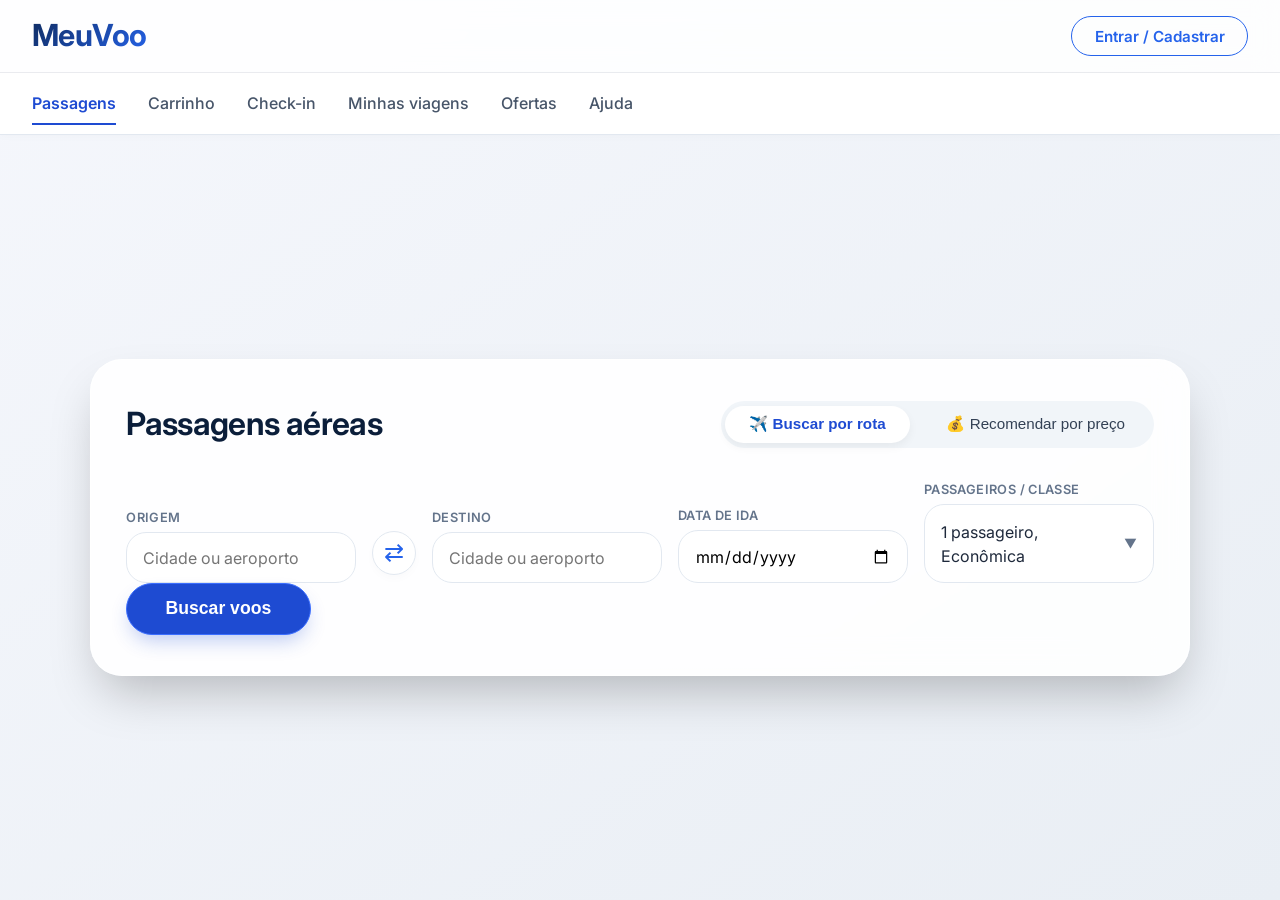
==== src/main/resources/static/index.html @ 5e39ecf9 "Add Front-End Pages" ====
<!DOCTYPE html>
<html lang="pt-BR">
<head>
    <meta charset="UTF-8">
    <meta name="viewport" content="width=device-width, initial-scale=1.0">
    <title>MeuVoo · Passagens aéreas</title>
    <link rel="stylesheet" href="Public/Styles/index.css">
    <link href="https://fonts.googleapis.com/css2?family=Inter:opsz@14..32&display=swap" rel="stylesheet">
</head>
<body>
<div class="app-wrapper">
    <header class="main-header">
        <div class="header-container">
            <div class="logo">MeuVoo</div>
            <div class="user-area">
                <a href="Public/login.html" class="btn-login">Entrar / Cadastrar</a>
            </div>
        </div>
    </header>

    <nav class="nav-bar">
        <ul class="nav-links">
            <li class="active"><a href="index.html">Passagens</a></li>
            <li><a href="Public/carrinho.html">Carrinho</a></li>
            <li><a href="Public/checkin.html">Check-in</a></li>
            <li><a href="Public/minhas-viagens.html">Minhas viagens</a></li>
            <li><a href="Public/ofertas.html">Ofertas</a></li>
            <li><a href="Public/ajuda.html">Ajuda</a></li>
        </ul>
    </nav>

    <main class="search-hero">
        <div class="search-container">
            <div class="search-card">
                <div class="search-header">
                    <h1>Passagens aéreas</h1>
                    <!-- Toggle de modo de busca -->
                    <div class="search-mode-toggle">
                        <button type="button" class="mode-btn active" data-mode="route">✈️ Buscar por rota</button>
                        <button type="button" class="mode-btn" data-mode="price">💰 Recomendar por preço</button>
                    </div>
                </div>

                <form id="flightSearchForm" class="flight-form">
                    <!-- Campos do modo Rota (padrão) -->
                    <div class="form-row mode-fields" id="routeFields">
                        <div class="input-field">
                            <label for="from">Origem</label>
                            <div class="input-icon">
                                <input type="text" id="from" name="from" placeholder="Cidade ou aeroporto" required>
                            </div>
                        </div>

                        <div class="swap-icon-wrapper">
                            <button type="button" class="swap-btn" aria-label="Inverter origem e destino">⇄</button>
                        </div>

                        <div class="input-field">
                            <label for="to">Destino</label>
                            <div class="input-icon">
                                <input type="text" id="to" name="to" placeholder="Cidade ou aeroporto" required>
                            </div>
                        </div>

                        <div class="input-field">
                            <label for="date">Data de ida</label>
                            <div class="input-icon">
                                <input type="date" id="date" name="date" required>
                            </div>
                        </div>

                        <!-- Seletor de passageiros/classe (usado no modo rota) -->
                        <div class="input-field" id="routePassengerField">
                            <label for="passengersTrigger">Passageiros / Classe</label>
                            <div class="passenger-selector">
                                <div class="selector-trigger" id="passengersTrigger">
                                    <span id="passengersDisplay">1 passageiro, Econômica</span>
                                    <span class="arrow">▼</span>
                                </div>
                                <div class="selector-dropdown" id="passengersDropdown">
                                    <div class="dropdown-section">
                                        <label>Adultos</label>
                                        <div class="counter">
                                            <button type="button" class="counter-btn" data-action="decrement">−</button>
                                            <span id="adultsCount">1</span>
                                            <button type="button" class="counter-btn" data-action="increment">+</button>
                                        </div>
                                    </div>
                                    <div class="dropdown-section">
                                        <label>Classe</label>
                                        <div class="class-options">
                                            <label class="radio-label">
                                                <input type="radio" name="flightClass" value="Econômica" checked> Econômica
                                            </label>
                                            <label class="radio-label">
                                                <input type="radio" name="flightClass" value="Executiva"> Executiva
                                            </label>
                                        </div>
                                    </div>
                                    <button type="button" class="btn-apply" id="applyPassengers">Aplicar</button>
                                </div>
                            </div>
                        </div>
                    </div>

                    <!-- Campos do modo Preço (inicialmente oculto) -->
                    <div class="form-row mode-fields" id="priceFields" style="display: none;">
                        <div class="input-field">
                            <label for="maxPrice">Valor máximo (R$)</label>
                            <div class="input-icon">
                                <input type="number" id="maxPrice" name="maxPrice" placeholder="Ex: 1500" min="0" step="50">
                            </div>
                        </div>

                        <div class="input-field" id="pricePassengerField">
                            <label for="pricePassengersTrigger">Quantos passageiros?</label>
                            <div class="passenger-selector">
                                <div class="selector-trigger" id="pricePassengersTrigger">
                                    <span id="pricePassengersDisplay">1 adulto</span>
                                    <span class="arrow">▼</span>
                                </div>
                                <div class="selector-dropdown" id="pricePassengersDropdown">
                                    <div class="dropdown-section">
                                        <label>Adultos</label>
                                        <div class="counter">
                                            <button type="button" class="counter-btn" data-action="decrement-price">−</button>
                                            <span id="priceAdultsCount">1</span>
                                            <button type="button" class="counter-btn" data-action="increment-price">+</button>
                                        </div>
                                    </div>
                                    <!-- Sem opção de classe no modo preço -->
                                    <button type="button" class="btn-apply" id="applyPricePassengers">Aplicar</button>
                                </div>
                            </div>
                        </div>
                    </div>

                    <button type="submit" class="btn-search" id="searchButton">Buscar voos</button>
                </form>
            </div>
        </div>
    </main>
</div>

<script src="Public/Scripts/index.js"></script>
</body>
</html>
---- src/main/resources/static/Public/Styles/index.css ----
* {
  margin: 0;
  padding: 0;
  box-sizing: border-box;
}

body {
  font-family: 'Inter', system-ui, -apple-system, sans-serif;
  background: linear-gradient(145deg, #f5f7fc 0%, #e9eef4 100%);
  min-height: 100vh;
  color: #1e293b;
  line-height: 1.5;
}

.app-wrapper {
  display: flex;
  flex-direction: column;
  min-height: 100vh;
}

/* ----- Header ----- */
.main-header {
  background: rgba(255, 255, 255, 0.85);
  backdrop-filter: blur(12px);
  -webkit-backdrop-filter: blur(12px);
  border-bottom: 1px solid rgba(0, 20, 50, 0.08);
  padding: 0 2rem;
}

.header-container {
  max-width: 1280px;
  margin: 0 auto;
  display: flex;
  align-items: center;
  justify-content: space-between;
  height: 72px;
}

.logo {
  font-size: 1.9rem;
  font-weight: 700;
  letter-spacing: -0.02em;
  background: linear-gradient(135deg, #0f2b5e, #2563eb);
  -webkit-background-clip: text;
  background-clip: text;
  color: transparent;
}

.btn-login {
  background: transparent;
  border: 1.5px solid #2563eb;
  color: #2563eb;
  font-weight: 600;
  padding: 0.6rem 1.4rem;
  border-radius: 40px;
  text-decoration: none;
  font-size: 0.95rem;
  transition: all 0.2s ease;
}

.btn-login:hover {
  background: #2563eb;
  color: white;
  box-shadow: 0 4px 10px rgba(37, 99, 235, 0.2);
}

/* ----- Navegação ----- */
.nav-bar {
  background: white;
  border-bottom: 1px solid #e2e8f0;
  padding: 0 2rem;
  box-shadow: 0 2px 8px rgba(0,0,0,0.02);
}

.nav-links {
  max-width: 1280px;
  margin: 0 auto;
  display: flex;
  list-style: none;
  gap: 2.5rem;
  padding: 0.6rem 0;
}

.nav-links a {
  text-decoration: none;
  color: #475569;
  font-weight: 500;
  padding: 0.5rem 0;
  display: inline-block;
  border-bottom: 2px solid transparent;
  transition: all 0.15s;
}

.nav-links li.active a {
  color: #1e4bd2;
  border-bottom-color: #1e4bd2;
  font-weight: 600;
}

.nav-links a:hover {
  color: #0f2b5e;
  border-bottom-color: #94a3b8;
}

/* ----- Hero / Busca ----- */
.search-hero {
  flex: 1;
  display: flex;
  align-items: center;
  justify-content: center;
  padding: 2rem;
}

.search-container {
  width: 100%;
  max-width: 1100px;
  margin: 0 auto;
}

.search-card {
  background: rgba(255,255,255,0.9);
  backdrop-filter: blur(16px);
  -webkit-backdrop-filter: blur(16px);
  border-radius: 32px;
  box-shadow: 0 25px 50px -12px rgba(0, 0, 0, 0.25);
  padding: 2.5rem 2.2rem;
  border: 1px solid rgba(255,255,255,0.6);
}

.search-header {
  display: flex;
  align-items: center;
  justify-content: space-between;
  margin-bottom: 2rem;
  flex-wrap: wrap;
  gap: 1rem;
}

.search-header h1 {
  font-size: 2rem;
  font-weight: 650;
  letter-spacing: -0.02em;
  color: #0b1e3a;
}

.trip-type-selector {
  display: flex;
  gap: 0.5rem;
  background: #f1f5f9;
  padding: 0.3rem;
  border-radius: 60px;
}

.trip-btn {
  background: transparent;
  border: none;
  padding: 0.5rem 1.2rem;
  border-radius: 40px;
  font-weight: 500;
  color: #334155;
  cursor: pointer;
  transition: all 0.15s;
  font-size: 0.95rem;
}

.trip-btn.active {
  background: white;
  color: #1e4bd2;
  box-shadow: 0 2px 8px rgba(0,0,0,0.04);
  font-weight: 600;
}

.trip-btn:hover:not(.active) {
  background: rgba(255,255,255,0.5);
}

/* Formulário */
.flight-form .form-row {
  display: flex;
  align-items: flex-end;
  gap: 1rem;
  flex-wrap: wrap;
}

.input-field {
  flex: 1 1 160px;
  min-width: 140px;
}

.input-field label {
  display: block;
  font-size: 0.8rem;
  font-weight: 600;
  text-transform: uppercase;
  letter-spacing: 0.03em;
  color: #64748b;
  margin-bottom: 0.3rem;
}

.input-icon input {
  width: 100%;
  padding: 0.9rem 1rem;
  border: 1.5px solid #e2e8f0;
  border-radius: 20px;
  font-size: 1rem;
  background: white;
  transition: border 0.2s, box-shadow 0.2s;
  font-family: inherit;
}

.input-icon input:focus {
  outline: none;
  border-color: #2563eb;
  box-shadow: 0 0 0 4px rgba(37,99,235,0.1);
}

.input-icon input[readonly] {
  background: #f8fafc;
  color: #1e293b;
  cursor: default;
}

.swap-icon-wrapper {
  display: flex;
  align-items: center;
  margin-bottom: 0.5rem;
}

.swap-btn {
  background: white;
  border: 1.5px solid #e2e8f0;
  width: 44px;
  height: 44px;
  border-radius: 30px;
  font-size: 1.5rem;
  font-weight: 300;
  color: #2563eb;
  cursor: pointer;
  display: flex;
  align-items: center;
  justify-content: center;
  transition: all 0.2s;
  box-shadow: 0 4px 8px rgba(0,0,0,0.02);
}

.swap-btn:hover {
  background: #2563eb;
  color: white;
  border-color: #2563eb;
  transform: scale(1.02);
}

.btn-search {
  background: #1e4bd2;
  color: white;
  border: none;
  padding: 0.9rem 2.4rem;
  border-radius: 40px;
  font-weight: 700;
  font-size: 1.1rem;
  cursor: pointer;
  transition: all 0.2s;
  box-shadow: 0 10px 20px -5px rgba(30, 75, 210, 0.3);
  border: 1px solid #3b6eff;
  min-width: 160px;
  margin-left: auto;
}

.btn-search:hover {
  background: #0f2b8a;
  transform: translateY(-2px);
  box-shadow: 0 16px 24px -6px rgba(30, 75, 210, 0.4);
}

/* Responsivo */
@media (max-width: 850px) {
  .search-header {
    flex-direction: column;
    align-items: flex-start;
  }

  .flight-form .form-row {
    flex-direction: column;
    align-items: stretch;
  }

  .input-field {
    width: 100%;
  }

  .swap-icon-wrapper {
    align-self: center;
    margin: 0.25rem 0;
  }

  .btn-search {
    width: 100%;
    margin-left: 0;
  }

  .nav-links {
    gap: 1.2rem;
    flex-wrap: wrap;
  }

  .main-header, .nav-bar {
    padding-left: 1rem;
    padding-right: 1rem;
  }
}

@media (max-width: 480px) {
  .search-card {
    padding: 1.5rem;
  }

  .search-header h1 {
    font-size: 1.6rem;
  }
}

.search-header {
  display: flex;
  align-items: center;
  justify-content: center;
  margin-bottom: 2rem;
}

.search-header h1 {
  font-size: 2rem;
  font-weight: 650;
  letter-spacing: -0.02em;
  color: #0b1e3a;
}

.nav-links {
  max-width: 1280px;
  margin: 0 auto;
  display: flex;
  list-style: none;
  gap: 2rem;
  padding: 0.6rem 0;
  flex-wrap: wrap;
}

/* ----- Seletor de passageiros/classe ----- */
.passenger-selector {
  position: relative;
  width: 100%;
}

.selector-trigger {
  display: flex;
  align-items: center;
  justify-content: space-between;
  padding: 0.9rem 1rem;
  background: white;
  border: 1.5px solid #e2e8f0;
  border-radius: 20px;
  cursor: pointer;
  transition: border 0.2s, box-shadow 0.2s;
  font-size: 1rem;
  color: #1e293b;
  user-select: none;
}

.selector-trigger:hover {
  border-color: #2563eb;
}

.arrow {
  font-size: 0.8rem;
  color: #64748b;
  transition: transform 0.2s;
}

.selector-dropdown {
  position: absolute;
  top: calc(100% + 8px);
  left: 0;
  right: 0;
  background: white;
  border-radius: 20px;
  box-shadow: 0 15px 30px -8px rgba(0,0,0,0.15);
  border: 1px solid #e2e8f0;
  padding: 1.2rem;
  z-index: 100;
  display: none;
}

.selector-dropdown.show {
  display: block;
}

.dropdown-section {
  margin-bottom: 1.2rem;
}

.dropdown-section label {
  display: block;
  font-size: 0.85rem;
  font-weight: 600;
  color: #334155;
  margin-bottom: 0.5rem;
  text-transform: none;
  letter-spacing: normal;
}

.counter {
  display: flex;
  align-items: center;
  gap: 0.8rem;
  background: #f8fafc;
  padding: 0.3rem;
  border-radius: 40px;
  width: fit-content;
}

.counter-btn {
  width: 36px;
  height: 36px;
  border-radius: 40px;
  border: none;
  background: white;
  font-size: 1.4rem;
  font-weight: 400;
  color: #2563eb;
  cursor: pointer;
  box-shadow: 0 2px 6px rgba(0,0,0,0.03);
  transition: all 0.15s;
  display: flex;
  align-items: center;
  justify-content: center;
}

.counter-btn:hover {
  background: #2563eb;
  color: white;
}

#adultsCount {
  font-weight: 600;
  min-width: 24px;
  text-align: center;
}

.class-options {
  display: flex;
  gap: 1.5rem;
}

.radio-label {
  display: flex;
  align-items: center;
  gap: 0.4rem;
  font-weight: 400;
  cursor: pointer;
  font-size: 0.95rem;
}

.radio-label input {
  accent-color: #2563eb;
  width: 18px;
  height: 18px;
}

.btn-apply {
  background: #1e4bd2;
  color: white;
  border: none;
  padding: 0.7rem 1.2rem;
  border-radius: 40px;
  font-weight: 600;
  font-size: 0.9rem;
  cursor: pointer;
  width: 100%;
  margin-top: 0.5rem;
  transition: background 0.2s;
}

.btn-apply:hover {
  background: #0f2b8a;
}

/* ----- Toggle de modo de busca ----- */
.search-mode-toggle {
  display: flex;
  gap: 0.8rem;
  background: #f1f5f9;
  padding: 0.3rem;
  border-radius: 60px;
}

.mode-btn {
  background: transparent;
  border: none;
  padding: 0.6rem 1.5rem;
  border-radius: 40px;
  font-weight: 500;
  color: #334155;
  cursor: pointer;
  transition: all 0.2s;
  font-size: 0.95rem;
  display: flex;
  align-items: center;
  gap: 6px;
}

.mode-btn.active {
  background: white;
  color: #1e4bd2;
  box-shadow: 0 4px 10px rgba(0,0,0,0.05);
  font-weight: 600;
}

.mode-btn:hover:not(.active) {
  background: rgba(255,255,255,0.6);
}

/* Ajuste no header da busca para acomodar o toggle */
.search-header {
  display: flex;
  align-items: center;
  justify-content: space-between;
  margin-bottom: 2rem;
  flex-wrap: wrap;
  gap: 1rem;
}

/* Garantir que os fields ocultos não atrapalhem o layout */
.mode-fields {
  width: 100%;
}

/* Responsivo para o toggle */
@media (max-width: 600px) {
  .search-mode-toggle {
    width: 100%;
    justify-content: center;
  }
  .mode-btn {
    padding: 0.5rem 1rem;
    font-size: 0.85rem;
  }
}
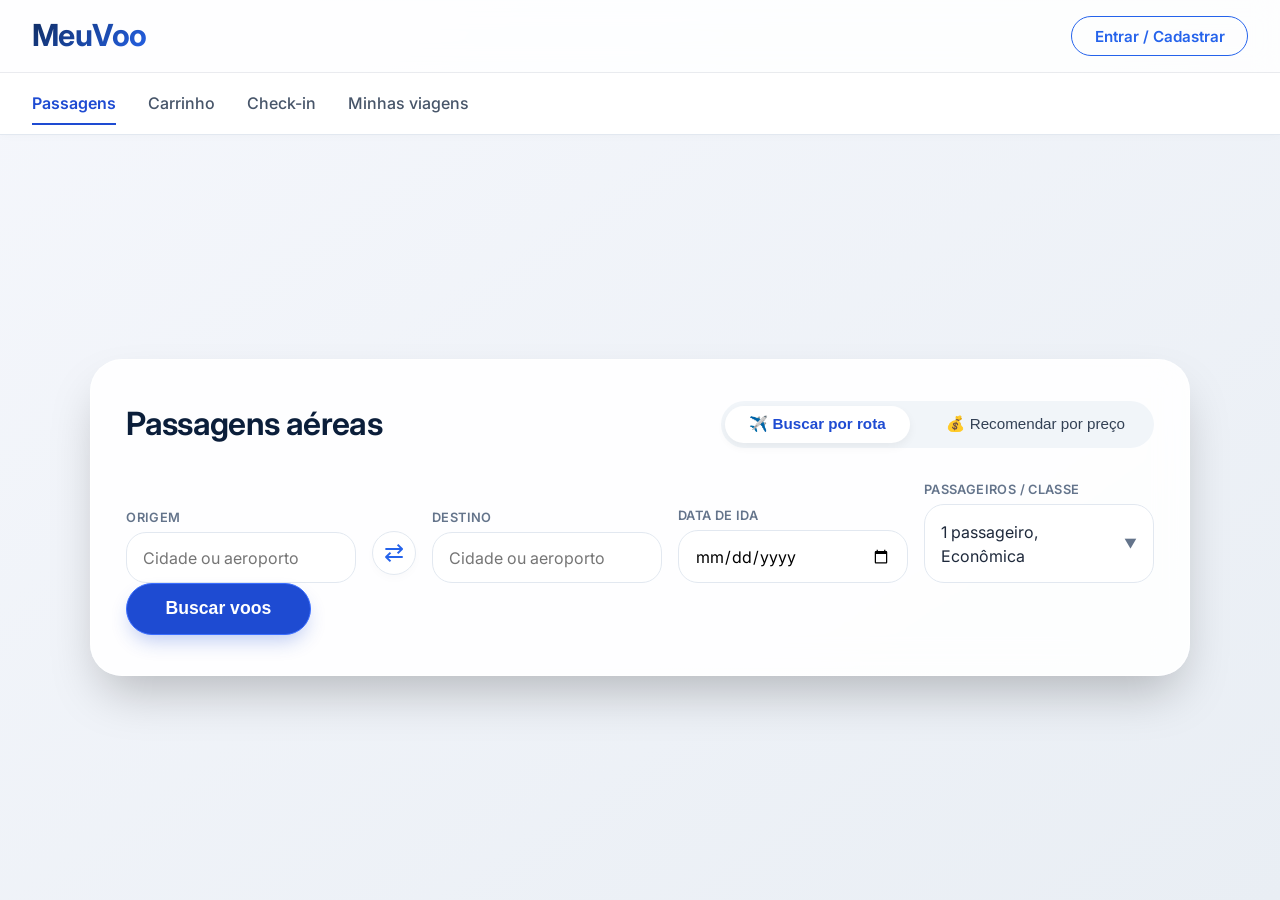
==== commit 1cd70ed9: "Remove Help and Offers feature" ====
--- a/src/main/resources/static/index.html
+++ b/src/main/resources/static/index.html
@@ -12,8 +12,8 @@
     <header class="main-header">
         <div class="header-container">
             <div class="logo">MeuVoo</div>
-            <div class="user-area">
-                <a href="Public/login.html" class="btn-login">Entrar / Cadastrar</a>
+            <div class="user-area" id="authHeaderArea">
+                <!-- Será preenchido dinamicamente pelo auth-header.js -->
             </div>
         </div>
     </header>
@@ -24,8 +24,6 @@
             <li><a href="Public/carrinho.html">Carrinho</a></li>
             <li><a href="Public/checkin.html">Check-in</a></li>
             <li><a href="Public/minhas-viagens.html">Minhas viagens</a></li>
-            <li><a href="Public/ofertas.html">Ofertas</a></li>
-            <li><a href="Public/ajuda.html">Ajuda</a></li>
         </ul>
     </nav>
 
@@ -47,7 +45,7 @@
                         <div class="input-field">
                             <label for="from">Origem</label>
                             <div class="input-icon">
-                                <input type="text" id="from" name="from" placeholder="Cidade ou aeroporto" required>
+                                <input type="text" id="from" name="from" placeholder="Cidade ou aeroporto" list="cidadesList" required>
                             </div>
                         </div>
 
@@ -58,7 +56,7 @@
                         <div class="input-field">
                             <label for="to">Destino</label>
                             <div class="input-icon">
-                                <input type="text" id="to" name="to" placeholder="Cidade ou aeroporto" required>
+                                <input type="text" id="to" name="to" placeholder="Cidade ou aeroporto" list="cidadesList" required>
                             </div>
                         </div>
 
@@ -103,12 +101,20 @@
                         </div>
                     </div>
 
-                    <!-- Campos do modo Preço (inicialmente oculto) -->
+                    <!-- ========== CAMPOS DO MODO PREÇO (ATUALIZADO) ========== -->
                     <div class="form-row mode-fields" id="priceFields" style="display: none;">
+                        <!-- Novo campo: Origem -->
+                        <div class="input-field">
+                            <label for="priceFrom">Origem</label>
+                            <div class="input-icon">
+                                <input type="text" id="priceFrom" name="priceFrom" placeholder="Sua cidade" list="cidadesList" required>
+                            </div>
+                        </div>
+
                         <div class="input-field">
                             <label for="maxPrice">Valor máximo (R$)</label>
                             <div class="input-icon">
-                                <input type="number" id="maxPrice" name="maxPrice" placeholder="Ex: 1500" min="0" step="50">
+                                <input type="number" id="maxPrice" name="maxPrice" placeholder="Ex: 1500" min="0" step="50" required>
                             </div>
                         </div>
 
@@ -137,11 +143,54 @@
 
                     <button type="submit" class="btn-search" id="searchButton">Buscar voos</button>
                 </form>
+
+                <!-- Datalist com sugestões de cidades -->
+                <datalist id="cidadesList">
+                    <!-- Nacionais -->
+                    <option value="São Paulo">GRU</option>
+                    <option value="Rio de Janeiro">GIG / SDU</option>
+                    <option value="Brasília">BSB</option>
+                    <option value="Salvador">SSA</option>
+                    <option value="Recife">REC</option>
+                    <option value="Fortaleza">FOR</option>
+                    <option value="Belo Horizonte">CNF</option>
+                    <option value="Curitiba">CWB</option>
+                    <option value="Porto Alegre">POA</option>
+                    <option value="Manaus">MAO</option>
+                    <option value="Campinas">VCP</option>
+                    <option value="Congonhas">CGH</option>
+                    <option value="Galeão">GIG</option>
+                    <option value="Santos Dumont">SDU</option>
+                    <option value="Confins">CNF</option>
+                    <option value="Pampulha">PLU</option>
+                    <!-- Internacionais -->
+                    <option value="Santiago">SCL</option>
+                    <option value="Buenos Aires">EZE</option>
+                    <option value="Miami">MIA</option>
+                    <option value="Nova York">JFK</option>
+                    <option value="Lisboa">LIS</option>
+                    <option value="Londres">LHR</option>
+                    <option value="Paris">CDG</option>
+                    <option value="Lima">LIM</option>
+                    <option value="Roma">FCO</option>
+                </datalist>
+
+                <!-- Resultados da busca -->
+                <div id="resultadosBusca" class="resultados-busca" style="display: none;">
+                    <div class="resultados-header">
+                        <h3>Voos encontrados</h3>
+                        <span id="quantidadeResultados"></span>
+                    </div>
+                    <div id="listaVoos" class="lista-voos">
+                        <!-- Cards de voo serão inseridos via JS -->
+                    </div>
+                </div>
             </div>
         </div>
     </main>
 </div>
 
 <script src="Public/Scripts/index.js"></script>
+<script src="Public/Scripts/auth-header.js"></script>
 </body>
 </html>
--- a/src/main/resources/static/Public/Styles/index.css
+++ b/src/main/resources/static/Public/Styles/index.css
@@ -542,4 +542,156 @@
     padding: 0.5rem 1rem;
     font-size: 0.85rem;
   }
+}
+
+/* Resultados da busca */
+.resultados-busca {
+  margin-top: 2.5rem;
+  border-top: 2px solid #e2e8f0;
+  padding-top: 2rem;
+}
+
+.resultados-header {
+  display: flex;
+  align-items: baseline;
+  justify-content: space-between;
+  margin-bottom: 1.5rem;
+}
+
+.resultados-header h3 {
+  font-size: 1.4rem;
+  color: #0b1e3a;
+}
+
+#quantidadeResultados {
+  color: #64748b;
+  font-weight: 500;
+}
+
+.lista-voos {
+  display: flex;
+  flex-direction: column;
+  gap: 1rem;
+}
+
+.voo-card {
+  background: white;
+  border-radius: 20px;
+  padding: 1.2rem 1.5rem;
+  box-shadow: 0 4px 12px rgba(0,0,0,0.04);
+  border: 1px solid #edf2f7;
+  display: flex;
+  align-items: center;
+  justify-content: space-between;
+  flex-wrap: wrap;
+  gap: 1rem;
+  transition: transform 0.1s;
+}
+
+.voo-preco .por-pessoa {
+  font-size: 0.8rem;
+  font-weight: 400;
+  color: #64748b;
+  margin-left: 2px;
+}
+
+.voo-card:hover {
+  box-shadow: 0 8px 20px rgba(0,0,0,0.06);
+}
+
+.voo-info {
+  flex: 2;
+  min-width: 200px;
+}
+
+.voo-rota {
+  font-size: 1.3rem;
+  font-weight: 600;
+  color: #1e293b;
+  margin-bottom: 0.3rem;
+}
+
+.voo-rota .seta {
+  color: #2563eb;
+  margin: 0 0.5rem;
+}
+
+.voo-detalhes {
+  color: #475569;
+  font-size: 0.9rem;
+}
+
+.voo-preco {
+  text-align: right;
+  min-width: 120px;
+}
+
+.voo-preco .preco {
+  font-size: 1.5rem;
+  font-weight: 700;
+  color: #1e4bd2;
+  display: block;
+}
+
+.voo-preco .assentos {
+  font-size: 0.8rem;
+  color: #64748b;
+}
+
+.btn-selecionar {
+  background: #1e4bd2;
+  color: white;
+  border: none;
+  padding: 0.7rem 1.8rem;
+  border-radius: 40px;
+  font-weight: 600;
+  cursor: pointer;
+  transition: background 0.2s;
+}
+
+.btn-selecionar:hover {
+  background: #0f2b8a;
+}
+
+.sem-resultados {
+  text-align: center;
+  padding: 2rem;
+  color: #64748b;
+  font-size: 1.1rem;
+}
+
+/* Responsivo */
+@media (max-width: 600px) {
+  .voo-card {
+    flex-direction: column;
+    align-items: flex-start;
+  }
+  .voo-preco {
+    text-align: left;
+    width: 100%;
+  }
+  .btn-selecionar {
+    width: 100%;
+  }
+}
+
+.user-greeting {
+    margin-right: 1rem;
+    font-weight: 500;
+    color: #1e293b;
+}
+
+.btn-logout {
+    background: transparent;
+    border: 1.5px solid #dc2626;
+    color: #dc2626;
+    font-weight: 600;
+    padding: 0.5rem 1.2rem;
+    border-radius: 40px;
+    cursor: pointer;
+    transition: all 0.2s;
+}
+
+.btn-logout:hover {
+    background: #fee2e2;
 }
